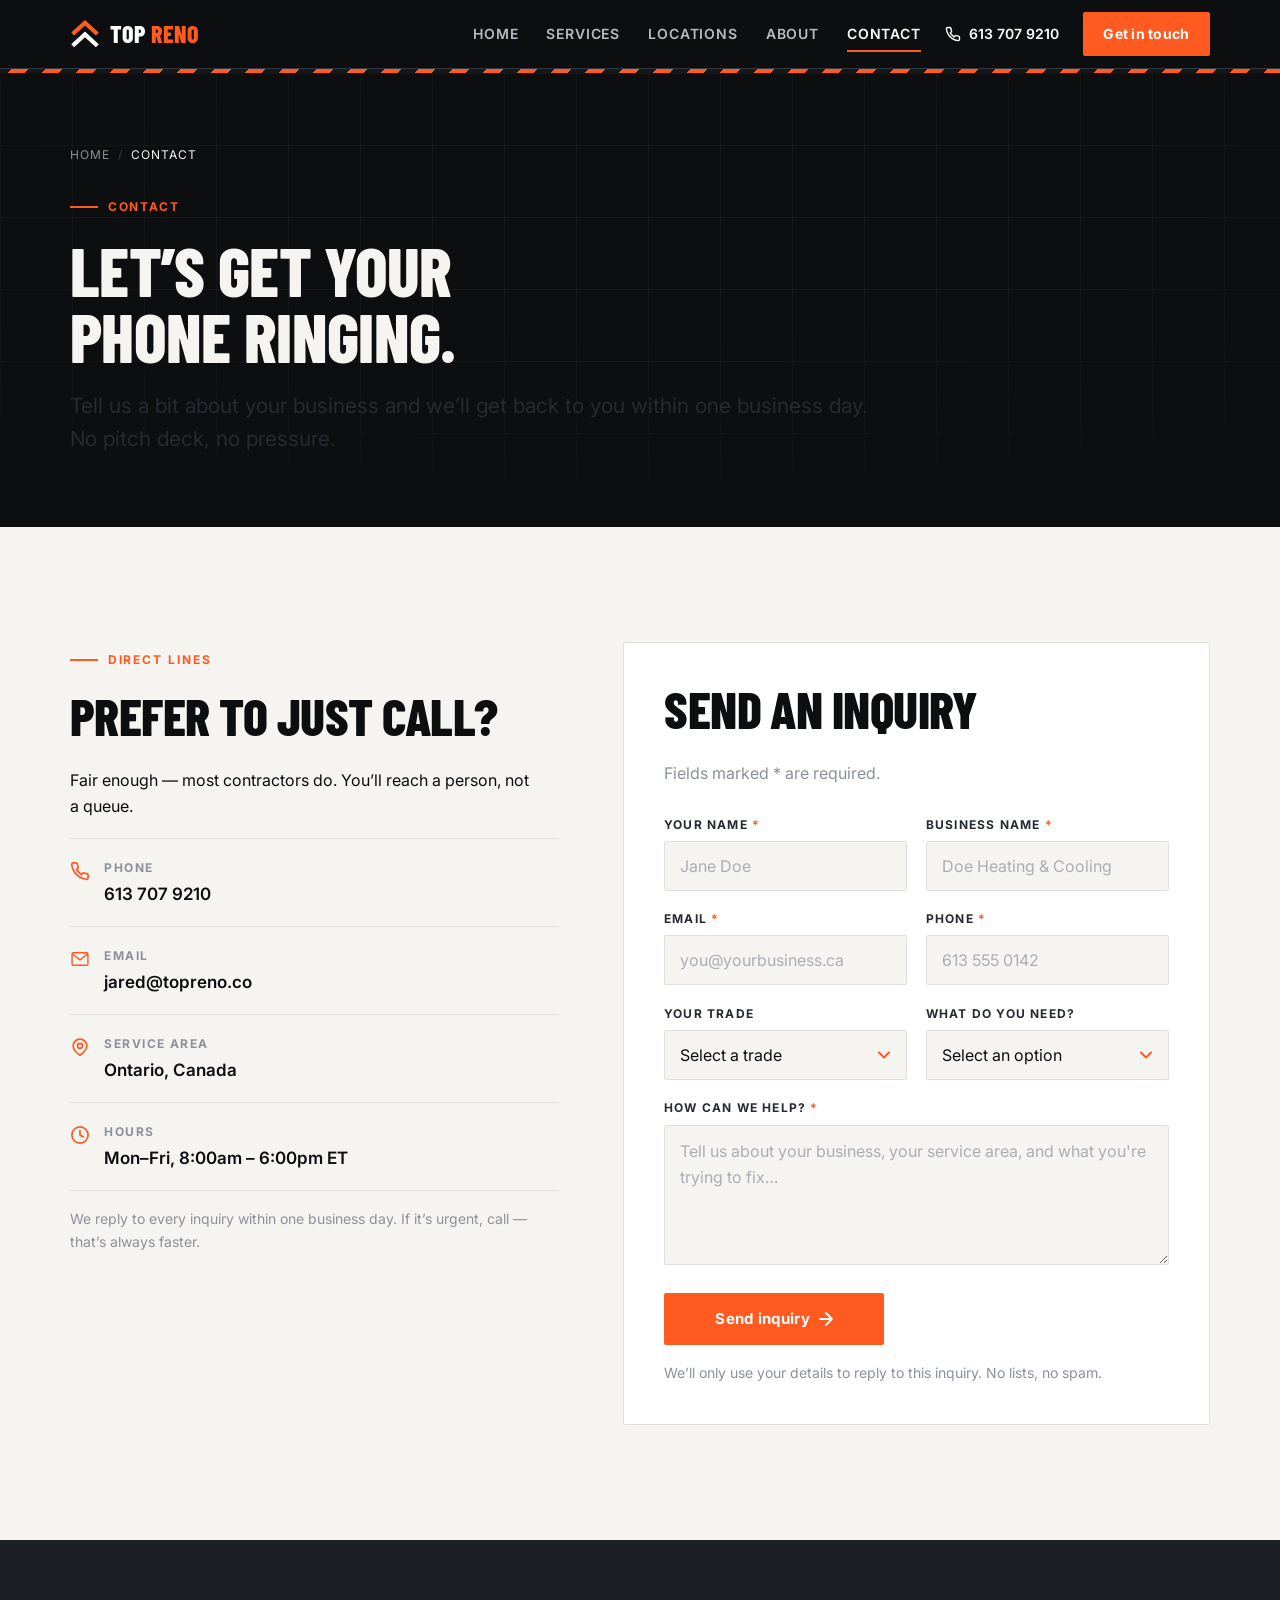
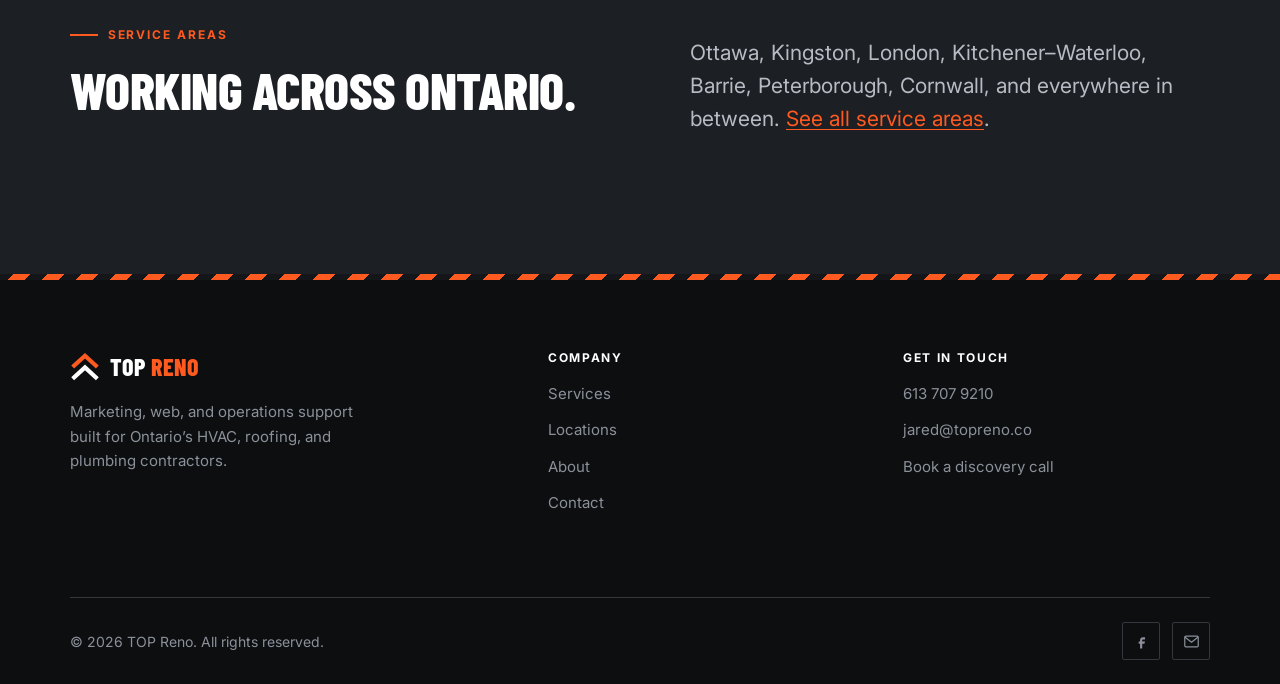
==== contact/index.html @ 1894a1df "Rebuild topreno.co as a static site Replaces the Duda-hosted site with dependency-free HTML/CSS/JS t" ====
<!DOCTYPE html>
<html lang="en-CA">
<head>
<meta charset="utf-8">
<meta name="viewport" content="width=device-width, initial-scale=1">

<title>Contact TOP Reno &mdash; Book a Free Discovery Call | Ontario</title>
<meta name="description" content="Get in touch with TOP Reno. Call 613 707 9210, email jared@topreno.co, or send an inquiry and we'll respond within one business day.">
<link rel="canonical" href="https://www.topreno.co/contact/">
<meta name="robots" content="index, follow, max-image-preview:large, max-snippet:-1">

<meta property="og:type" content="website">
<meta property="og:site_name" content="TOP Reno">
<meta property="og:locale" content="en_CA">
<meta property="og:title" content="Contact TOP Reno — Book a Free Discovery Call">
<meta property="og:description" content="Call 613 707 9210, email jared@topreno.co, or send an inquiry. We respond within one business day.">
<meta property="og:url" content="https://www.topreno.co/contact/">
<meta property="og:image" content="https://www.topreno.co/assets/img/og-image.png">
<meta property="og:image:width" content="1200">
<meta property="og:image:height" content="630">
<meta name="twitter:card" content="summary_large_image">
<meta name="twitter:image" content="https://www.topreno.co/assets/img/og-image.png">

<meta name="theme-color" content="#0D0E10">
<link rel="icon" href="../assets/img/favicon.svg" type="image/svg+xml">
<link rel="icon" href="../assets/img/favicon-32.png" sizes="32x32" type="image/png">
<link rel="apple-touch-icon" href="../assets/img/apple-touch-icon.png">
<link rel="manifest" href="../site.webmanifest">

<link rel="preconnect" href="https://fonts.googleapis.com">
<link rel="preconnect" href="https://fonts.gstatic.com" crossorigin>
<link rel="stylesheet" href="https://fonts.googleapis.com/css2?family=Barlow+Condensed:wght@600;700;800&family=Inter:wght@400;500;600;700&display=swap">
<link rel="stylesheet" href="../assets/css/style.css">
<script src="../assets/js/main.js" defer></script>

<script type="application/ld+json">
{
  "@context": "https://schema.org",
  "@graph": [
    {
      "@type": "BreadcrumbList",
      "itemListElement": [
        { "@type": "ListItem", "position": 1, "name": "Home", "item": "https://www.topreno.co/" },
        { "@type": "ListItem", "position": 2, "name": "Contact", "item": "https://www.topreno.co/contact/" }
      ]
    },
    {
      "@type": "ContactPage",
      "url": "https://www.topreno.co/contact/",
      "name": "Contact TOP Reno",
      "mainEntity": {
        "@type": "ProfessionalService",
        "name": "TOP Reno",
        "email": "jared@topreno.co",
        "telephone": "+1-613-707-9210",
        "url": "https://www.topreno.co/",
        "address": { "@type": "PostalAddress", "addressRegion": "ON", "addressCountry": "CA" },
        "areaServed": { "@type": "State", "name": "Ontario" },
        "sameAs": ["https://www.facebook.com/share/9Qxds2Kxn3eTgKLA/"],
        "openingHoursSpecification": {
          "@type": "OpeningHoursSpecification",
          "dayOfWeek": ["Monday", "Tuesday", "Wednesday", "Thursday", "Friday"],
          "opens": "08:00",
          "closes": "18:00"
        }
      }
    }
  ]
}
</script>
</head>
<body>

<a class="skip-link" href="#main">Skip to main content</a>

<header class="site-header">
  <div class="wrap">
    <a class="logo" href="../" aria-label="TOP Reno — home">
      <svg class="logo-mark" viewBox="0 0 32 32" fill="none" aria-hidden="true" focusable="false">
        <path d="M4.5 14.5 L16 4 L27.5 14.5" stroke="#FF5A1F" stroke-width="4.5" stroke-linecap="square"/>
        <path d="M4.5 27 L16 16.5 L27.5 27" stroke="currentColor" stroke-width="4.5" stroke-linecap="square"/>
      </svg>
      <span class="logo-text">Top<span>&nbsp;Reno</span></span>
    </a>

    <button class="nav-toggle" type="button" aria-expanded="false" aria-controls="site-nav" aria-label="Open menu">
      <span></span><span></span><span></span>
    </button>

    <nav class="site-nav" id="site-nav" aria-label="Main">
      <ul>
        <li><a href="../">Home</a></li>
        <li><a href="../services/">Services</a></li>
        <li><a href="../locations/">Locations</a></li>
        <li><a href="../about/">About</a></li>
        <li><a href="../contact/" aria-current="page">Contact</a></li>
      </ul>
      <div class="nav-cta"><a class="btn btn-primary" href="../contact/">Get in touch</a></div>
      <a class="nav-phone" href="tel:+16137079210">
        <svg width="16" height="16" viewBox="0 0 16 16" fill="none" aria-hidden="true"><path d="M14.5 11.3v2a1.3 1.3 0 0 1-1.5 1.3 13 13 0 0 1-5.6-2 12.8 12.8 0 0 1-4-4 13 13 0 0 1-2-5.6A1.3 1.3 0 0 1 2.7 1.5h2a1.3 1.3 0 0 1 1.3 1.2c.1.6.2 1.3.5 1.9a1.3 1.3 0 0 1-.3 1.4l-.9.8a10.7 10.7 0 0 0 4 4l.8-.9a1.3 1.3 0 0 1 1.4-.3c.6.3 1.2.4 1.9.5a1.3 1.3 0 0 1 1.1 1.2Z" stroke="currentColor" stroke-width="1.4" stroke-linecap="round" stroke-linejoin="round"/></svg>
        613 707 9210
      </a>
    </nav>
  </div>
</header>
<div class="stripe stripe-thin" aria-hidden="true"></div>

<main id="main">

  <section class="page-hero grid-bg">
    <div class="wrap">
      <nav class="breadcrumbs" aria-label="Breadcrumb">
        <ol>
          <li><a href="../">Home</a></li>
          <li><span aria-current="page">Contact</span></li>
        </ol>
      </nav>
      <p class="eyebrow reveal">Contact</p>
      <h1 class="reveal">Let&rsquo;s get your phone ringing.</h1>
      <p class="lead reveal reveal-1">Tell us a bit about your business and we&rsquo;ll get back to you within one business day. No pitch deck, no pressure.</p>
    </div>
  </section>

  <section class="section">
    <div class="wrap">
      <div class="contact-layout">

        <!-- Details -->
        <div class="reveal">
          <p class="eyebrow">Direct lines</p>
          <h2>Prefer to just call?</h2>
          <p>Fair enough &mdash; most contractors do. You&rsquo;ll reach a person, not a queue.</p>

          <dl>
            <div class="contact-detail">
              <svg width="20" height="20" viewBox="0 0 16 16" fill="none" aria-hidden="true"><path d="M14.5 11.3v2a1.3 1.3 0 0 1-1.5 1.3 13 13 0 0 1-5.6-2 12.8 12.8 0 0 1-4-4 13 13 0 0 1-2-5.6A1.3 1.3 0 0 1 2.7 1.5h2a1.3 1.3 0 0 1 1.3 1.2c.1.6.2 1.3.5 1.9a1.3 1.3 0 0 1-.3 1.4l-.9.8a10.7 10.7 0 0 0 4 4l.8-.9a1.3 1.3 0 0 1 1.4-.3c.6.3 1.2.4 1.9.5a1.3 1.3 0 0 1 1.1 1.2Z" stroke="currentColor" stroke-width="1.4" stroke-linecap="round" stroke-linejoin="round"/></svg>
              <div>
                <dt>Phone</dt>
                <dd><a href="tel:+16137079210">613 707 9210</a></dd>
              </div>
            </div>

            <div class="contact-detail">
              <svg width="20" height="20" viewBox="0 0 24 24" fill="none" aria-hidden="true"><rect x="2.5" y="4.5" width="19" height="15" rx="1.5" stroke="currentColor" stroke-width="1.7"/><path d="m3 6 9 7 9-7" stroke="currentColor" stroke-width="1.7" stroke-linecap="round" stroke-linejoin="round"/></svg>
              <div>
                <dt>Email</dt>
                <dd><a href="mailto:jared@topreno.co">jared@topreno.co</a></dd>
              </div>
            </div>

            <div class="contact-detail">
              <svg width="20" height="20" viewBox="0 0 16 16" fill="none" aria-hidden="true"><path d="M8 14.5s5.5-3.2 5.5-7.4a5.5 5.5 0 0 0-11 0C2.5 11.3 8 14.5 8 14.5Z" stroke="currentColor" stroke-width="1.4" stroke-linejoin="round"/><circle cx="8" cy="7" r="2" stroke="currentColor" stroke-width="1.4"/></svg>
              <div>
                <dt>Service area</dt>
                <dd>Ontario, Canada</dd>
              </div>
            </div>

            <div class="contact-detail">
              <svg width="20" height="20" viewBox="0 0 16 16" fill="none" aria-hidden="true"><circle cx="8" cy="8" r="6.5" stroke="currentColor" stroke-width="1.4"/><path d="M8 4.5V8l2.5 1.5" stroke="currentColor" stroke-width="1.4" stroke-linecap="round" stroke-linejoin="round"/></svg>
              <div>
                <dt>Hours</dt>
                <dd>Mon&ndash;Fri, 8:00am &ndash; 6:00pm ET</dd>
              </div>
            </div>
          </dl>

          <p class="form-note">We reply to every inquiry within one business day. If it&rsquo;s urgent, call &mdash; that&rsquo;s always faster.</p>
        </div>

        <!-- Form -->
        <div class="reveal reveal-1">
          <!--
            Submissions are delivered by Formspree to jared@topreno.co.
            This action is the only place the endpoint appears — change it here
            if the form is ever moved or replaced.
          -->
          <form class="contact-form" id="contactForm" action="https://formspree.io/f/xaewonon" method="POST">
            <h2>Send an inquiry</h2>
            <p style="margin-bottom:1.75rem;color:var(--smoke)">Fields marked <span class="req">*</span> are required.</p>

            <div class="form-grid two">
              <div class="field">
                <label for="name">Your name <span class="req" aria-hidden="true">*</span></label>
                <input type="text" id="name" name="name" autocomplete="name" placeholder="Jane Doe" required>
              </div>
              <div class="field">
                <label for="business">Business name <span class="req" aria-hidden="true">*</span></label>
                <input type="text" id="business" name="business" autocomplete="organization" placeholder="Doe Heating &amp; Cooling" required>
              </div>
            </div>

            <div class="form-grid two" style="margin-top:1.15rem">
              <div class="field">
                <label for="email">Email <span class="req" aria-hidden="true">*</span></label>
                <input type="email" id="email" name="email" autocomplete="email" placeholder="you@yourbusiness.ca" required>
              </div>
              <div class="field">
                <label for="phone">Phone <span class="req" aria-hidden="true">*</span></label>
                <input type="tel" id="phone" name="phone" autocomplete="tel" placeholder="613 555 0142" required>
              </div>
            </div>

            <div class="form-grid two" style="margin-top:1.15rem">
              <div class="field">
                <label for="trade">Your trade</label>
                <select id="trade" name="trade">
                  <option value="" selected>Select a trade</option>
                  <option>HVAC / heating &amp; cooling</option>
                  <option>Roofing</option>
                  <option>Plumbing</option>
                  <option>Multiple trades</option>
                  <option>Other</option>
                </select>
              </div>
              <div class="field">
                <label for="interest">What do you need?</label>
                <select id="interest" name="interest">
                  <option value="" selected>Select an option</option>
                  <option>More quote-ready leads</option>
                  <option>A new website</option>
                  <option>Branding &amp; logo</option>
                  <option>Local search / Google Maps</option>
                  <option>Automation &amp; operations</option>
                  <option>Not sure yet</option>
                </select>
              </div>
            </div>

            <div class="form-grid" style="margin-top:1.15rem">
              <div class="field">
                <label for="message">How can we help? <span class="req" aria-hidden="true">*</span></label>
                <textarea id="message" name="message" placeholder="Tell us about your business, your service area, and what you're trying to fix…" required></textarea>
              </div>
            </div>

            <!-- Spam trap — hidden from people, tempting to bots -->
            <div class="hp" aria-hidden="true">
              <label for="_gotcha">Leave this field empty</label>
              <input type="text" id="_gotcha" name="_gotcha" tabindex="-1" autocomplete="off">
            </div>

            <!-- Subject line for the notification email -->
            <input type="hidden" name="_subject" value="New inquiry from topreno.co">

            <div class="form-footer">
              <button type="submit" class="btn btn-primary btn-submit">
                Send inquiry
                <svg width="14" height="14" viewBox="0 0 14 14" fill="none" aria-hidden="true"><path d="M1 7h12M7 1l6 6-6 6" stroke="currentColor" stroke-width="1.8" stroke-linecap="round" stroke-linejoin="round"/></svg>
              </button>

              <div class="form-msg ok" id="formOk" role="status" tabindex="-1">
                <svg width="17" height="17" viewBox="0 0 16 16" fill="none" aria-hidden="true"><circle cx="8" cy="8" r="7" stroke="currentColor" stroke-width="1.6"/><path d="m5 8 2 2 4-4" stroke="currentColor" stroke-width="1.8" stroke-linecap="round" stroke-linejoin="round"/></svg>
                <span>Thank you for contacting us. We&rsquo;ll get back to you as soon as possible &mdash; usually within one business day.</span>
              </div>

              <div class="form-msg err" id="formErr" role="alert">
                <svg width="17" height="17" viewBox="0 0 16 16" fill="none" aria-hidden="true"><circle cx="8" cy="8" r="7" stroke="currentColor" stroke-width="1.6"/><path d="M8 4.5v4M8 11.2v.1" stroke="currentColor" stroke-width="1.8" stroke-linecap="round"/></svg>
                <span>Something went wrong sending your message. Please call <a href="tel:+16137079210">613 707 9210</a> or email <a href="mailto:jared@topreno.co">jared@topreno.co</a> directly.</span>
              </div>

              <p class="form-note">We&rsquo;ll only use your details to reply to this inquiry. No lists, no spam.</p>
            </div>
          </form>
        </div>

      </div>
    </div>
  </section>

  <section class="section-sm steel">
    <div class="wrap">
      <div class="head-split">
        <div>
          <p class="eyebrow reveal">Service areas</p>
          <h2 class="reveal">Working across Ontario.</h2>
        </div>
        <p class="lead reveal reveal-1">Ottawa, Kingston, London, Kitchener&ndash;Waterloo, Barrie, Peterborough, Cornwall, and everywhere in between. <a href="../locations/" style="color:var(--orange)">See all service areas</a>.</p>
      </div>
    </div>
  </section>

</main>

<footer class="site-footer">
  <div class="stripe" aria-hidden="true"></div>
  <div class="wrap">
    <div class="footer-top">
      <div class="footer-brand">
        <a class="logo" href="../" aria-label="TOP Reno — home">
          <svg class="logo-mark" viewBox="0 0 32 32" fill="none" aria-hidden="true" focusable="false">
            <path d="M4.5 14.5 L16 4 L27.5 14.5" stroke="#FF5A1F" stroke-width="4.5" stroke-linecap="square"/>
            <path d="M4.5 27 L16 16.5 L27.5 27" stroke="currentColor" stroke-width="4.5" stroke-linecap="square"/>
          </svg>
          <span class="logo-text">Top<span>&nbsp;Reno</span></span>
        </a>
        <p>Marketing, web, and operations support built for Ontario&rsquo;s HVAC, roofing, and plumbing contractors.</p>
      </div>

      <div class="footer-col">
        <h4>Company</h4>
        <ul>
          <li><a href="../services/">Services</a></li>
          <li><a href="../locations/">Locations</a></li>
          <li><a href="../about/">About</a></li>
          <li><a href="../contact/">Contact</a></li>
        </ul>
      </div>

      <div class="footer-col">
        <h4>Get in touch</h4>
        <ul>
          <li><a href="tel:+16137079210">613 707 9210</a></li>
          <li><a href="mailto:jared@topreno.co">jared@topreno.co</a></li>
          <li><a href="../contact/">Book a discovery call</a></li>
        </ul>
      </div>
    </div>

    <div class="footer-bottom">
      <span>&copy; <span id="year">2026</span> TOP Reno. All rights reserved.</span>
      <div class="footer-social">
        <a href="https://www.facebook.com/share/9Qxds2Kxn3eTgKLA/" target="_blank" rel="noopener noreferrer" aria-label="TOP Reno on Facebook">
          <svg width="17" height="17" viewBox="0 0 24 24" fill="currentColor" aria-hidden="true"><path d="M14 9h3V6h-3c-2.2 0-4 1.8-4 4v2H8v3h2v7h3v-7h3l1-3h-4v-2c0-.6.4-1 1-1Z"/></svg>
        </a>
        <a href="mailto:jared@topreno.co" aria-label="Email TOP Reno">
          <svg width="17" height="17" viewBox="0 0 24 24" fill="none" aria-hidden="true"><rect x="2.5" y="4.5" width="19" height="15" rx="1.5" stroke="currentColor" stroke-width="1.7"/><path d="m3 6 9 7 9-7" stroke="currentColor" stroke-width="1.7" stroke-linecap="round" stroke-linejoin="round"/></svg>
        </a>
      </div>
    </div>
  </div>
</footer>

<script>document.getElementById('year').textContent = new Date().getFullYear();</script>
</body>
</html>
---- assets/css/style.css ----
/* ==========================================================================
   TOP Reno — Design System
   Bold industrial: charcoal + safety orange, condensed display type.
   Mobile-first. No frameworks, no build step.
   ========================================================================== */

/* --- Tokens ------------------------------------------------------------- */
:root {
  /* Surfaces */
  --ink:        #0D0E10;
  --ink-2:      #141619;
  --steel:      #1C1F24;
  --steel-2:    #262A31;
  --line:       #33383F;
  --line-soft:  #E2E0DB;

  /* Text */
  --smoke:      #8B919A;
  --smoke-2:    #B7BCC4;
  --paper:      #F5F4F1;
  --paper-2:    #E9E7E2;
  --white:      #FFFFFF;

  /* Brand */
  --orange:     #FF5A1F;
  --orange-d:   #E4460D;
  --orange-t:   rgba(255, 90, 31, 0.12);
  --amber:      #FFB800;
  --green:      #22C55E;
  --red:        #EF4444;

  /* Type */
  --font-display: 'Barlow Condensed', 'Arial Narrow', Impact, sans-serif;
  --font-body:    'Inter', -apple-system, BlinkMacSystemFont, 'Segoe UI', Roboto, sans-serif;

  /* Fluid scale */
  --fs-hero:  clamp(2.75rem, 9vw, 6rem);
  --fs-h1:    clamp(2.25rem, 6.5vw, 4.25rem);
  --fs-h2:    clamp(1.875rem, 4.6vw, 3.25rem);
  --fs-h3:    clamp(1.375rem, 2.6vw, 1.875rem);
  --fs-h4:    clamp(1.125rem, 1.9vw, 1.375rem);
  --fs-body:  clamp(1rem, 1.15vw, 1.0625rem);
  --fs-lead:  clamp(1.0625rem, 1.7vw, 1.3125rem);
  --fs-small: 0.875rem;
  --fs-micro: 0.75rem;

  /* Layout */
  --wrap:     1220px;
  --wrap-narrow: 820px;
  --gutter:   clamp(1.25rem, 4vw, 2.5rem);
  --section:  clamp(4rem, 9vw, 7.5rem);

  /* Motion */
  --ease: cubic-bezier(0.22, 1, 0.36, 1);
  --dur:  0.5s;

  --header-h: 68px;
}

/* --- Reset -------------------------------------------------------------- */
*, *::before, *::after { box-sizing: border-box; }

html {
  -webkit-text-size-adjust: 100%;
  scroll-behavior: smooth;
  scroll-padding-top: calc(var(--header-h) + 16px);
}

body {
  margin: 0;
  font-family: var(--font-body);
  font-size: var(--fs-body);
  line-height: 1.65;
  color: var(--ink);
  background: var(--paper);
  -webkit-font-smoothing: antialiased;
  -moz-osx-font-smoothing: grayscale;
  overflow-x: hidden;
}

body.nav-open { overflow: hidden; }

img, svg, video { max-width: 100%; height: auto; display: block; }

h1, h2, h3, h4 {
  font-family: var(--font-display);
  font-weight: 800;
  line-height: 0.98;
  letter-spacing: -0.01em;
  text-transform: uppercase;
  margin: 0 0 0.5em;
  text-wrap: balance;
}

h1 { font-size: var(--fs-h1); }
h2 { font-size: var(--fs-h2); }
h3 { font-size: var(--fs-h3); }
h4 { font-size: var(--fs-h4); letter-spacing: 0.01em; }

p { margin: 0 0 1.15em; text-wrap: pretty; }
p:last-child { margin-bottom: 0; }

a { color: inherit; text-decoration-thickness: 1px; text-underline-offset: 3px; }

ul, ol { margin: 0 0 1.15em; padding-left: 1.25em; }
li { margin-bottom: 0.4em; }

strong { font-weight: 700; }

:focus-visible {
  outline: 3px solid var(--orange);
  outline-offset: 3px;
  border-radius: 2px;
}

/* --- Layout helpers ----------------------------------------------------- */
.wrap {
  width: 100%;
  max-width: var(--wrap);
  margin-inline: auto;
  padding-inline: var(--gutter);
}

.wrap-narrow { max-width: var(--wrap-narrow); }

.section { padding-block: var(--section); }
.section-sm { padding-block: clamp(3rem, 6vw, 5rem); }

.dark { background: var(--ink); color: var(--paper); }
.dark h1, .dark h2, .dark h3, .dark h4 { color: var(--white); }
.steel { background: var(--steel); color: var(--paper); }
.steel h2, .steel h3 { color: var(--white); }

.skip-link {
  position: absolute;
  left: -9999px;
  top: 0;
  z-index: 999;
  background: var(--orange);
  color: var(--white);
  padding: 0.75rem 1.25rem;
  font-weight: 700;
}
.skip-link:focus { left: 0; }

/* --- Motifs ------------------------------------------------------------- */
/* Hazard stripe — the recurring industrial accent */
.stripe {
  height: 6px;
  background: repeating-linear-gradient(
    -45deg,
    var(--orange) 0 12px,
    transparent 12px 24px
  );
  background-color: var(--ink-2);
}
.stripe-thin { height: 4px; }

/* Blueprint grid backdrop */
.grid-bg { position: relative; overflow: hidden; isolation: isolate; }
.grid-bg::before {
  content: '';
  position: absolute;
  inset: 0;
  z-index: -1;
  background-image:
    linear-gradient(to right, rgba(255,255,255,0.045) 1px, transparent 1px),
    linear-gradient(to bottom, rgba(255,255,255,0.045) 1px, transparent 1px);
  background-size: 72px 72px;
  mask-image: radial-gradient(ellipse 90% 70% at 50% 30%, #000 35%, transparent 100%);
  -webkit-mask-image: radial-gradient(ellipse 90% 70% at 50% 30%, #000 35%, transparent 100%);
}

/* Eyebrow label */
.eyebrow {
  display: inline-flex;
  align-items: center;
  gap: 0.6rem;
  font-family: var(--font-body);
  font-size: var(--fs-micro);
  font-weight: 700;
  letter-spacing: 0.16em;
  text-transform: uppercase;
  color: var(--orange);
  margin-bottom: 1.25rem;
}
.eyebrow::before {
  content: '';
  width: 28px;
  height: 2px;
  background: var(--orange);
  flex: none;
}
.eyebrow-plain { color: var(--smoke); }
.eyebrow-plain::before { background: var(--smoke); }

.lead {
  font-size: var(--fs-lead);
  line-height: 1.55;
  color: var(--steel-2);
  max-width: 62ch;
}
.dark .lead, .steel .lead { color: var(--smoke-2); }

.accent { color: var(--orange); }

/* --- Buttons ------------------------------------------------------------ */
.btn {
  display: inline-flex;
  align-items: center;
  justify-content: center;
  gap: 0.55rem;
  min-height: 52px;
  padding: 0.9rem 1.6rem;
  font-family: var(--font-body);
  font-size: 0.9375rem;
  font-weight: 700;
  letter-spacing: 0.02em;
  text-decoration: none;
  border: 2px solid transparent;
  border-radius: 2px;
  cursor: pointer;
  transition: background-color 0.2s var(--ease), color 0.2s var(--ease),
              border-color 0.2s var(--ease), transform 0.2s var(--ease);
}
.btn svg { flex: none; transition: transform 0.25s var(--ease); }
.btn:hover svg { transform: translateX(4px); }

.btn-primary {
  background: var(--orange);
  color: var(--white);
  border-color: var(--orange);
}
.btn-primary:hover { background: var(--orange-d); border-color: var(--orange-d); }

.btn-ghost {
  background: transparent;
  color: var(--white);
  border-color: rgba(255,255,255,0.28);
}
.btn-ghost:hover { border-color: var(--white); background: rgba(255,255,255,0.06); }

.btn-dark {
  background: var(--ink);
  color: var(--white);
  border-color: var(--ink);
}
.btn-dark:hover { background: var(--steel-2); border-color: var(--steel-2); }

.btn-outline {
  background: transparent;
  color: var(--ink);
  border-color: var(--ink);
}
.btn-outline:hover { background: var(--ink); color: var(--white); }

.btn-row {
  display: flex;
  flex-wrap: wrap;
  gap: 0.875rem;
  margin-top: 2rem;
}

.arrow-link {
  display: inline-flex;
  align-items: center;
  gap: 0.5rem;
  font-weight: 700;
  font-size: 0.9375rem;
  color: var(--orange);
  text-decoration: none;
  letter-spacing: 0.01em;
}
.arrow-link svg { transition: transform 0.25s var(--ease); }
.arrow-link:hover svg { transform: translateX(4px); }
.arrow-link:hover { text-decoration: underline; }

/* --- Header ------------------------------------------------------------- */
.site-header {
  position: sticky;
  top: 0;
  z-index: 100;
  background: var(--ink);
  border-bottom: 1px solid var(--line);
  transition: background-color 0.3s var(--ease);
}
.site-header .wrap {
  display: flex;
  align-items: center;
  justify-content: space-between;
  gap: 1rem;
  min-height: var(--header-h);
}

.logo {
  display: inline-flex;
  align-items: center;
  gap: 0.6rem;
  text-decoration: none;
  color: var(--white);
  flex: none;
}
.logo-mark { width: 30px; height: 30px; flex: none; }
.logo-text {
  font-family: var(--font-display);
  font-weight: 800;
  font-size: 1.5rem;
  letter-spacing: 0.01em;
  text-transform: uppercase;
  line-height: 1;
}
.logo-text span { color: var(--orange); }

.nav-toggle {
  display: inline-flex;
  flex-direction: column;
  justify-content: center;
  gap: 5px;
  width: 46px;
  height: 46px;
  padding: 0 10px;
  background: none;
  border: 1px solid var(--line);
  border-radius: 2px;
  cursor: pointer;
}
.nav-toggle span {
  display: block;
  height: 2px;
  width: 100%;
  background: var(--white);
  transition: transform 0.3s var(--ease), opacity 0.2s var(--ease);
}
.nav-open .nav-toggle span:nth-child(1) { transform: translateY(7px) rotate(45deg); }
.nav-open .nav-toggle span:nth-child(2) { opacity: 0; }
.nav-open .nav-toggle span:nth-child(3) { transform: translateY(-7px) rotate(-45deg); }

.site-nav {
  position: fixed;
  inset: var(--header-h) 0 0 0;
  background: var(--ink);
  padding: 1.5rem var(--gutter) 3rem;
  overflow-y: auto;
  transform: translateX(100%);
  visibility: hidden;
  transition: transform 0.35s var(--ease), visibility 0.35s;
}
.nav-open .site-nav { transform: translateX(0); visibility: visible; }

.site-nav ul {
  list-style: none;
  margin: 0 0 1.75rem;
  padding: 0;
}
.site-nav li { margin: 0; border-bottom: 1px solid var(--line); }
/* Scoped to `ul` so the drawer styles don't leak onto .nav-cta / .nav-phone,
   which sit outside the list and carry their own display rules. */
.site-nav ul a {
  display: block;
  padding: 1rem 0;
  font-family: var(--font-display);
  font-size: 1.5rem;
  font-weight: 700;
  text-transform: uppercase;
  letter-spacing: 0.01em;
  color: var(--paper);
  text-decoration: none;
}
.site-nav ul a:hover, .site-nav ul a[aria-current="page"] { color: var(--orange); }

.nav-cta { display: block; }
.nav-phone {
  display: flex;
  align-items: center;
  gap: 0.5rem;
  margin-top: 1.25rem;
  color: var(--smoke-2);
  text-decoration: none;
  font-weight: 600;
  font-size: 0.9375rem;
}
.nav-phone:hover { color: var(--orange); }

@media (min-width: 900px) {
  .nav-toggle { display: none; }
  .site-nav {
    position: static;
    inset: auto;
    display: flex;
    align-items: center;
    gap: 1.5rem;
    padding: 0;
    overflow: visible;
    transform: none;
    visibility: visible;
    background: none;
  }
  .site-nav ul {
    display: flex;
    align-items: center;
    gap: 1.75rem;
    margin: 0;
  }
  .site-nav li { border: none; }
  .site-nav ul a {
    padding: 0;
    font-family: var(--font-body);
    font-size: 0.875rem;
    font-weight: 600;
    letter-spacing: 0.06em;
    color: var(--smoke-2);
    position: relative;
  }
  .site-nav ul a::after {
    content: '';
    position: absolute;
    left: 0; right: 0; bottom: -6px;
    height: 2px;
    background: var(--orange);
    transform: scaleX(0);
    transform-origin: left;
    transition: transform 0.25s var(--ease);
  }
  .site-nav ul a:hover::after,
  .site-nav ul a[aria-current="page"]::after { transform: scaleX(1); }
  .site-nav ul a:hover, .site-nav ul a[aria-current="page"] { color: var(--white); }
  .nav-cta { order: 2; }
  .nav-cta .btn { min-height: 42px; padding: 0.55rem 1.15rem; font-size: 0.875rem; }
  .nav-phone {
    order: 1;
    margin-top: 0;
    font-size: 0.875rem;
    white-space: nowrap;
    color: var(--white);
  }
}

/* --- Hero --------------------------------------------------------------- */
.hero {
  background: var(--ink);
  color: var(--paper);
  padding-block: clamp(3.5rem, 10vw, 7rem) clamp(3.5rem, 8vw, 6rem);
  position: relative;
}
.hero h1 {
  font-size: var(--fs-hero);
  max-width: 15ch;
  margin-bottom: 1.5rem;
}
.hero .lead { max-width: 54ch; }

.hero-meta {
  display: flex;
  flex-wrap: wrap;
  gap: 0.5rem 1.5rem;
  margin-top: 2.5rem;
  padding-top: 1.75rem;
  border-top: 1px solid var(--line);
  font-size: var(--fs-small);
  color: var(--smoke);
}
.hero-meta span { display: inline-flex; align-items: center; gap: 0.5rem; }
.hero-meta svg { color: var(--orange); flex: none; }

/* Inner-page hero */
.page-hero {
  background: var(--ink);
  color: var(--paper);
  padding-block: clamp(2.5rem, 6vw, 4.5rem) clamp(2.75rem, 6vw, 4.5rem);
}
.page-hero h1 { max-width: 20ch; margin-bottom: 1.25rem; }

.breadcrumbs {
  font-size: var(--fs-micro);
  letter-spacing: 0.08em;
  text-transform: uppercase;
  color: var(--smoke);
  margin-bottom: 1.5rem;
}
.breadcrumbs ol {
  list-style: none;
  display: flex;
  flex-wrap: wrap;
  gap: 0.5rem;
  margin: 0;
  padding: 0;
}
.breadcrumbs li { margin: 0; display: flex; align-items: center; gap: 0.5rem; }
.breadcrumbs li:not(:last-child)::after { content: '/'; color: var(--line); }
.breadcrumbs a { color: var(--smoke); text-decoration: none; }
.breadcrumbs a:hover { color: var(--orange); }
.breadcrumbs [aria-current="page"] { color: var(--paper); }

/* --- Stat band ---------------------------------------------------------- */
.stat-band { background: var(--steel); color: var(--paper); }
.stat-grid {
  display: grid;
  grid-template-columns: repeat(2, 1fr);
  gap: 1px;
  background: var(--line);
  border: 1px solid var(--line);
}
.stat {
  background: var(--steel);
  padding: 1.75rem 1.25rem;
}
.stat-num {
  font-family: var(--font-display);
  font-size: clamp(2.5rem, 7vw, 3.75rem);
  font-weight: 800;
  line-height: 1;
  color: var(--orange);
  display: block;
  margin-bottom: 0.4rem;
}
.stat-label {
  font-size: var(--fs-small);
  color: var(--smoke-2);
  line-height: 1.45;
  margin: 0;
}
@media (min-width: 780px) {
  .stat-grid { grid-template-columns: repeat(4, 1fr); }
  .stat { padding: 2.25rem 1.5rem; }
}

/* --- Section headers ---------------------------------------------------- */
.section-head { margin-bottom: clamp(2.25rem, 5vw, 3.5rem); max-width: 65ch; }
.section-head.center { margin-inline: auto; text-align: center; }
.section-head.center .eyebrow { justify-content: center; }
.section-head.center .lead { margin-inline: auto; }

.head-split {
  display: grid;
  gap: 1.5rem;
  align-items: end;
  margin-bottom: clamp(2.25rem, 5vw, 3.5rem);
}
@media (min-width: 880px) {
  .head-split { grid-template-columns: 1.1fr 1fr; gap: 3rem; }
  .head-split .lead { margin-bottom: 0.4rem; }
}

/* --- Cards -------------------------------------------------------------- */
.card-grid {
  display: grid;
  gap: 1.25rem;
  grid-template-columns: 1fr;
}
@media (min-width: 720px) { .card-grid.cols-2 { grid-template-columns: repeat(2, 1fr); } }
@media (min-width: 900px) { .card-grid.cols-3 { grid-template-columns: repeat(3, 1fr); } }
@media (min-width: 720px) { .card-grid.cols-4 { grid-template-columns: repeat(2, 1fr); } }
@media (min-width: 1000px) { .card-grid.cols-4 { grid-template-columns: repeat(4, 1fr); } }

.card {
  position: relative;
  background: var(--white);
  border: 1px solid var(--line-soft);
  border-radius: 2px;
  padding: clamp(1.5rem, 3vw, 2rem);
  overflow: hidden;
  transition: transform 0.3s var(--ease), box-shadow 0.3s var(--ease),
              border-color 0.3s var(--ease);
}
.card::before {
  content: '';
  position: absolute;
  top: 0; left: 0; right: 0;
  height: 3px;
  background: var(--orange);
  transform: scaleX(0);
  transform-origin: left;
  transition: transform 0.35s var(--ease);
}
.card:hover {
  transform: translateY(-4px);
  border-color: var(--ink);
  box-shadow: 0 14px 34px rgba(13, 14, 16, 0.1);
}
.card:hover::before { transform: scaleX(1); }
.card h3 { margin-bottom: 0.6rem; }
.card p { color: var(--steel-2); font-size: 0.9375rem; }

.card-num {
  font-family: var(--font-display);
  font-size: 0.875rem;
  font-weight: 700;
  letter-spacing: 0.14em;
  color: var(--orange);
  display: block;
  margin-bottom: 0.9rem;
}

.card-icon {
  width: 44px; height: 44px;
  display: grid; place-items: center;
  background: var(--orange-t);
  border-radius: 2px;
  color: var(--orange);
  margin-bottom: 1.1rem;
}

.card-list {
  list-style: none;
  padding: 0;
  margin: 1.25rem 0 0;
  border-top: 1px solid var(--line-soft);
  padding-top: 1rem;
}
.card-list li {
  display: flex;
  gap: 0.6rem;
  align-items: flex-start;
  font-size: 0.9375rem;
  margin-bottom: 0.6rem;
}
.card-list li:last-child { margin-bottom: 0; }
.card-list svg { flex: none; color: var(--orange); margin-top: 5px; }

/* Dark card variant */
.card-dark {
  background: var(--steel);
  border-color: var(--line);
  color: var(--paper);
}
.card-dark p { color: var(--smoke-2); }
.card-dark .card-list { border-top-color: var(--line); }
.card-dark:hover { border-color: var(--orange); box-shadow: none; }

/* --- Service detail blocks ---------------------------------------------- */
.svc-block {
  display: grid;
  gap: 2rem;
  padding-block: clamp(2.5rem, 5vw, 4rem);
  border-top: 1px solid var(--line-soft);
}
.svc-block:first-of-type { border-top: none; padding-top: 0; }
@media (min-width: 900px) {
  .svc-block { grid-template-columns: 0.85fr 1.15fr; gap: 3.5rem; }
}
.svc-block h2 { margin-bottom: 0.75rem; }
.svc-tag {
  font-family: var(--font-display);
  font-size: 3.5rem;
  font-weight: 800;
  line-height: 1;
  color: var(--paper-2);
  display: block;
  margin-bottom: 0.5rem;
}
.svc-items {
  display: grid;
  gap: 1px;
  background: var(--line-soft);
  border: 1px solid var(--line-soft);
}
@media (min-width: 620px) { .svc-items { grid-template-columns: repeat(2, 1fr); } }
.svc-item {
  background: var(--paper);
  padding: 1.5rem 1.35rem;
  transition: background-color 0.25s var(--ease);
}
.svc-item:hover { background: var(--white); }
.svc-item h3 {
  font-size: 1.125rem;
  margin-bottom: 0.4rem;
  display: flex;
  align-items: center;
  gap: 0.55rem;
}
.svc-item h3 svg { color: var(--orange); flex: none; }
.svc-item p { font-size: 0.9rem; color: var(--steel-2); margin: 0; }

/* --- Process ------------------------------------------------------------ */
.process {
  display: grid;
  gap: 1px;
  background: var(--line);
  border: 1px solid var(--line);
}
@media (min-width: 640px) { .process { grid-template-columns: repeat(2, 1fr); } }
@media (min-width: 1000px) { .process { grid-template-columns: repeat(4, 1fr); } }

.step {
  background: var(--ink);
  padding: clamp(1.5rem, 3vw, 2.25rem) 1.5rem;
  position: relative;
  overflow: hidden;
}
.step::after {
  content: '';
  position: absolute;
  left: 0; bottom: 0;
  width: 100%; height: 3px;
  background: var(--orange);
  transform: scaleX(0);
  transform-origin: left;
  transition: transform 0.4s var(--ease);
}
.step:hover::after { transform: scaleX(1); }
.step-num {
  font-family: var(--font-display);
  font-size: 3rem;
  font-weight: 800;
  line-height: 1;
  color: var(--line);
  display: block;
  margin-bottom: 0.75rem;
  transition: color 0.3s var(--ease);
}
.step:hover .step-num { color: var(--orange); }
.step h3 { color: var(--white); font-size: 1.25rem; margin-bottom: 0.5rem; }
.step p { color: var(--smoke); font-size: 0.9375rem; margin: 0; }

/* --- Value / feature rows ----------------------------------------------- */
.value-grid {
  display: grid;
  gap: 2rem 2.5rem;
  grid-template-columns: 1fr;
}
@media (min-width: 700px) { .value-grid { grid-template-columns: repeat(2, 1fr); } }

.value { display: flex; gap: 1rem; align-items: flex-start; }
.value-mark {
  flex: none;
  width: 40px; height: 40px;
  display: grid; place-items: center;
  border: 2px solid var(--orange);
  border-radius: 2px;
  color: var(--orange);
}
.value h3 { font-size: 1.25rem; margin-bottom: 0.35rem; }
.value p { font-size: 0.9375rem; margin: 0; color: var(--steel-2); }
.dark .value p, .steel .value p { color: var(--smoke); }

/* --- Location grid ------------------------------------------------------ */
.loc-grid {
  display: grid;
  gap: 1px;
  background: var(--line-soft);
  border: 1px solid var(--line-soft);
  grid-template-columns: 1fr;
}
@media (min-width: 560px) { .loc-grid { grid-template-columns: repeat(2, 1fr); } }
@media (min-width: 900px) { .loc-grid { grid-template-columns: repeat(3, 1fr); } }

.loc {
  background: var(--white);
  padding: 1.6rem 1.5rem;
  text-decoration: none;
  color: inherit;
  display: flex;
  flex-direction: column;
  gap: 0.35rem;
  transition: background-color 0.25s var(--ease);
  position: relative;
}
.loc:hover { background: var(--ink); color: var(--paper); }
.loc:hover .loc-sub { color: var(--smoke); }
.loc:hover .loc-name { color: var(--orange); }
.loc-name {
  font-family: var(--font-display);
  font-size: 1.5rem;
  font-weight: 800;
  text-transform: uppercase;
  line-height: 1;
  display: flex;
  align-items: center;
  justify-content: space-between;
  gap: 0.75rem;
  transition: color 0.25s var(--ease);
}
.loc-name svg { flex: none; opacity: 0; transform: translateX(-6px); transition: all 0.25s var(--ease); }
.loc:hover .loc-name svg { opacity: 1; transform: translateX(0); }
.loc-sub { font-size: var(--fs-small); color: var(--smoke); margin: 0; transition: color 0.25s var(--ease); }

/* --- Callout / quote ---------------------------------------------------- */
.callout {
  border-left: 4px solid var(--orange);
  padding: 0.35rem 0 0.35rem 1.5rem;
  margin-block: 2rem;
}
.callout p {
  font-family: var(--font-display);
  font-size: clamp(1.375rem, 3vw, 2rem);
  font-weight: 700;
  line-height: 1.15;
  text-transform: uppercase;
  margin: 0;
}

/* --- FAQ ---------------------------------------------------------------- */
.faq { border-top: 1px solid var(--line-soft); }
.faq details {
  border-bottom: 1px solid var(--line-soft);
}
.faq summary {
  display: flex;
  align-items: center;
  justify-content: space-between;
  gap: 1.5rem;
  padding: 1.35rem 0;
  cursor: pointer;
  list-style: none;
  font-family: var(--font-display);
  font-size: clamp(1.125rem, 2.2vw, 1.4rem);
  font-weight: 700;
  text-transform: uppercase;
  line-height: 1.15;
}
.faq summary::-webkit-details-marker { display: none; }
.faq summary::after {
  content: '';
  flex: none;
  width: 14px; height: 14px;
  border-right: 2px solid var(--orange);
  border-bottom: 2px solid var(--orange);
  transform: rotate(45deg) translateY(-3px);
  transition: transform 0.3s var(--ease);
}
.faq details[open] summary::after { transform: rotate(-135deg) translateY(-3px); }
.faq summary:hover { color: var(--orange); }
.faq-body { padding-bottom: 1.5rem; max-width: 70ch; }
.faq-body p { font-size: 0.9688rem; color: var(--steel-2); }

/* --- CTA band ----------------------------------------------------------- */
.cta-band {
  background: var(--ink);
  color: var(--paper);
  text-align: center;
}
.cta-band h2 { max-width: 18ch; margin-inline: auto; }
.cta-band .lead { margin-inline: auto; }
.cta-band .btn-row { justify-content: center; }

/* --- Contact / form ----------------------------------------------------- */
.contact-layout {
  display: grid;
  gap: clamp(2.5rem, 5vw, 4rem);
}
@media (min-width: 940px) {
  .contact-layout { grid-template-columns: 1fr 1.2fr; }
}

.contact-detail {
  display: flex;
  gap: 0.9rem;
  align-items: flex-start;
  padding: 1.15rem 0;
  border-bottom: 1px solid var(--line-soft);
}
.contact-detail:first-of-type { border-top: 1px solid var(--line-soft); }
.contact-detail svg { flex: none; color: var(--orange); margin-top: 3px; }
.contact-detail dt {
  font-size: var(--fs-micro);
  letter-spacing: 0.12em;
  text-transform: uppercase;
  color: var(--smoke);
  font-weight: 700;
  margin-bottom: 0.15rem;
}
.contact-detail dd {
  margin: 0;
  font-weight: 600;
  font-size: 1.0625rem;
}
.contact-detail dd a { text-decoration: none; }
.contact-detail dd a:hover { color: var(--orange); text-decoration: underline; }

.contact-form {
  background: var(--white);
  border: 1px solid var(--line-soft);
  border-radius: 2px;
  padding: clamp(1.5rem, 3.5vw, 2.5rem);
}

.form-grid { display: grid; gap: 1.15rem; }
@media (min-width: 620px) { .form-grid.two { grid-template-columns: repeat(2, 1fr); } }

.field { display: flex; flex-direction: column; gap: 0.4rem; }
.field label {
  font-size: var(--fs-micro);
  font-weight: 700;
  letter-spacing: 0.1em;
  text-transform: uppercase;
  color: var(--steel-2);
}
.field .req { color: var(--orange); }

.field input,
.field select,
.field textarea {
  width: 100%;
  font-family: var(--font-body);
  font-size: 1rem;
  color: var(--ink);
  background: var(--paper);
  border: 1px solid var(--line-soft);
  border-radius: 2px;
  padding: 0.85rem 0.95rem;
  min-height: 50px;
  transition: border-color 0.2s var(--ease), background-color 0.2s var(--ease);
}
.field textarea { min-height: 140px; resize: vertical; line-height: 1.6; }
.field select { appearance: none; cursor: pointer;
  background-image: url("data:image/svg+xml,%3Csvg xmlns='http://www.w3.org/2000/svg' width='12' height='8' viewBox='0 0 12 8' fill='none'%3E%3Cpath d='M1 1.5L6 6.5L11 1.5' stroke='%23FF5A1F' stroke-width='2' stroke-linecap='round' stroke-linejoin='round'/%3E%3C/svg%3E");
  background-repeat: no-repeat;
  background-position: right 1rem center;
  padding-right: 2.5rem;
}
.field input:focus, .field select:focus, .field textarea:focus {
  background: var(--white);
  border-color: var(--orange);
  outline: none;
  box-shadow: 0 0 0 3px var(--orange-t);
}
.field input::placeholder, .field textarea::placeholder { color: #A9AEB5; }

/* Honeypot — hidden from humans, visible to naive bots */
.hp {
  position: absolute !important;
  left: -9999px !important;
  width: 1px; height: 1px;
  overflow: hidden;
}

.form-footer { margin-top: 1.75rem; }
.form-note {
  font-size: var(--fs-small);
  color: var(--smoke);
  margin: 1rem 0 0;
}
.btn-submit { width: 100%; }
@media (min-width: 620px) { .btn-submit { width: auto; min-width: 220px; } }

.form-msg {
  display: none;
  align-items: flex-start;
  gap: 0.6rem;
  margin-top: 1.25rem;
  padding: 0.9rem 1rem;
  border-radius: 2px;
  font-size: 0.9375rem;
  font-weight: 600;
  line-height: 1.5;
}
.form-msg svg { flex: none; margin-top: 3px; }
.form-msg.show { display: flex; }
.form-msg.ok { background: rgba(34, 197, 94, 0.1); color: #15803D; border: 1px solid rgba(34, 197, 94, 0.35); }
.form-msg.err { background: rgba(239, 68, 68, 0.08); color: #B91C1C; border: 1px solid rgba(239, 68, 68, 0.3); }

/* --- Footer ------------------------------------------------------------- */
.site-footer { background: var(--ink); color: var(--smoke); }
.footer-top {
  display: grid;
  gap: 2.5rem;
  padding-block: clamp(3rem, 6vw, 4.5rem);
}
@media (min-width: 780px) {
  .footer-top { grid-template-columns: 1.4fr 1fr 1fr; gap: 3rem; }
}
.footer-brand .logo { margin-bottom: 1.1rem; }
.footer-brand p { font-size: 0.9375rem; max-width: 38ch; }

.footer-col h4 {
  font-family: var(--font-body);
  font-size: var(--fs-micro);
  font-weight: 700;
  letter-spacing: 0.14em;
  text-transform: uppercase;
  color: var(--white);
  margin-bottom: 1rem;
}
.footer-col ul { list-style: none; margin: 0; padding: 0; }
.footer-col li { margin-bottom: 0.6rem; }
.footer-col a {
  color: var(--smoke);
  text-decoration: none;
  font-size: 0.9375rem;
}
.footer-col a:hover { color: var(--orange); }

.footer-bottom {
  display: flex;
  flex-wrap: wrap;
  gap: 0.75rem 1.5rem;
  align-items: center;
  justify-content: space-between;
  padding-block: 1.5rem;
  border-top: 1px solid var(--line);
  font-size: var(--fs-small);
}
.footer-social { display: flex; gap: 0.75rem; }
.footer-social a {
  width: 38px; height: 38px;
  display: grid; place-items: center;
  border: 1px solid var(--line);
  border-radius: 2px;
  color: var(--smoke);
  transition: all 0.2s var(--ease);
}
.footer-social a:hover { border-color: var(--orange); color: var(--orange); }

/* --- Reveal animation --------------------------------------------------- */
.reveal {
  opacity: 0;
  transform: translateY(22px);
  transition: opacity 0.7s var(--ease), transform 0.7s var(--ease);
}
.reveal.in { opacity: 1; transform: none; }
.reveal-1 { transition-delay: 0.08s; }
.reveal-2 { transition-delay: 0.16s; }
.reveal-3 { transition-delay: 0.24s; }

@media (prefers-reduced-motion: reduce) {
  html { scroll-behavior: auto; }
  *, *::before, *::after {
    animation-duration: 0.001ms !important;
    transition-duration: 0.001ms !important;
  }
  .reveal { opacity: 1; transform: none; }
}

/* --- 404 ---------------------------------------------------------------- */
.err-page {
  min-height: 60vh;
  display: grid;
  place-items: center;
  text-align: center;
  background: var(--ink);
  color: var(--paper);
  padding-block: 5rem;
}
.err-code {
  font-family: var(--font-display);
  font-size: clamp(5rem, 20vw, 11rem);
  font-weight: 800;
  line-height: 0.85;
  color: var(--orange);
  margin: 0 0 1rem;
}
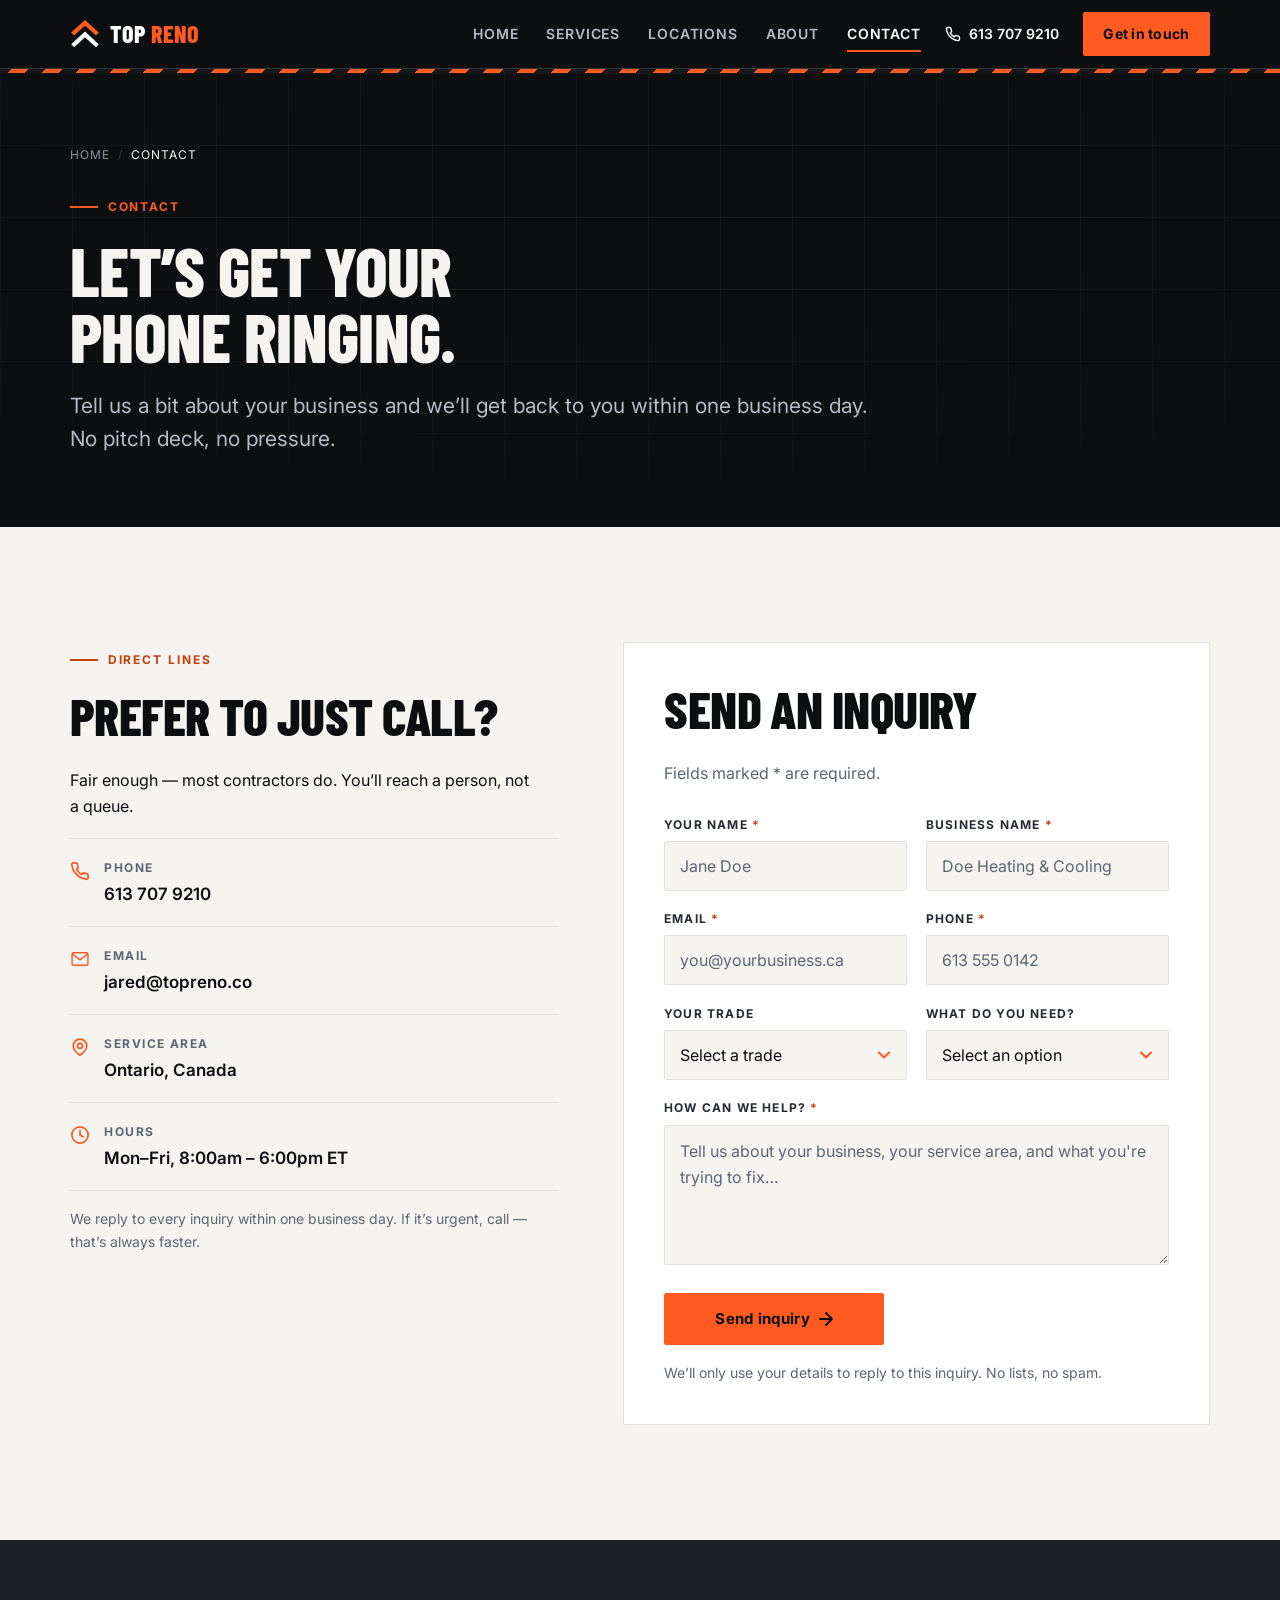
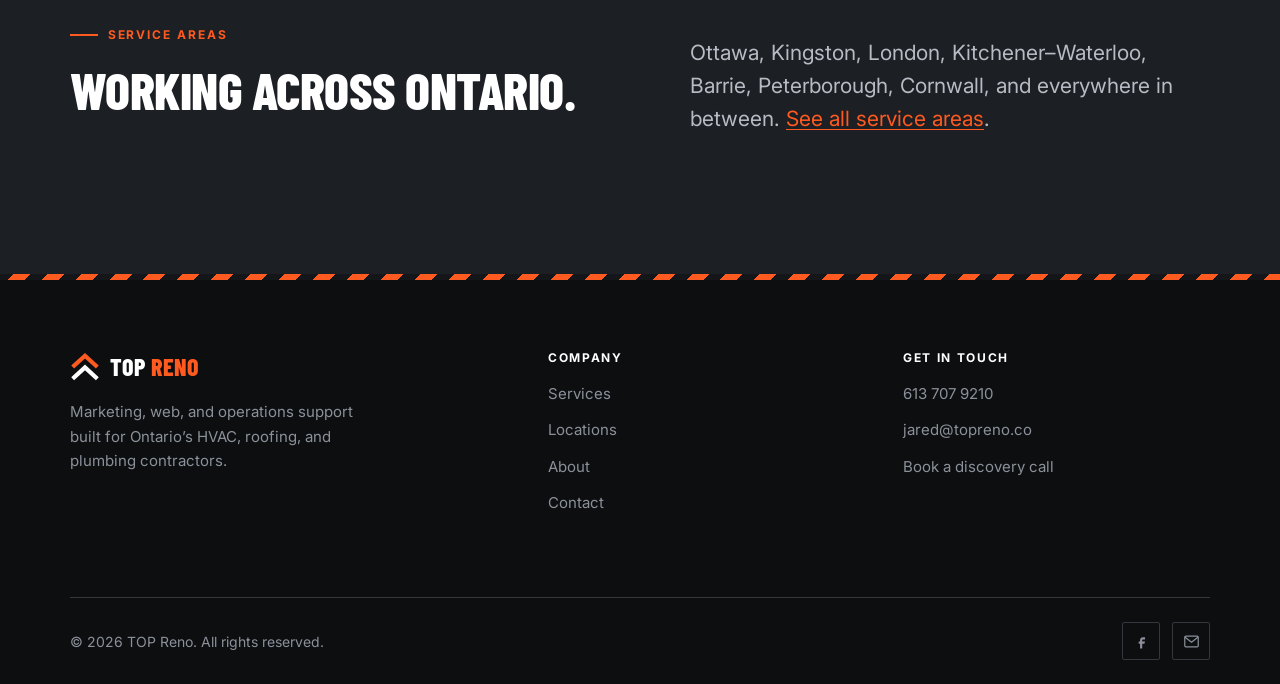
==== commit efd5665d: "Fix WCAG AA text contrast across the site Dark sections that painted their own background (.hero, .p" ====
--- a/contact/index.html
+++ b/contact/index.html
@@ -177,7 +177,7 @@
           -->
           <form class="contact-form" id="contactForm" action="https://formspree.io/f/xaewonon" method="POST">
             <h2>Send an inquiry</h2>
-            <p style="margin-bottom:1.75rem;color:var(--smoke)">Fields marked <span class="req">*</span> are required.</p>
+            <p style="margin-bottom:1.75rem;color:var(--muted-text)">Fields marked <span class="req">*</span> are required.</p>
 
             <div class="form-grid two">
               <div class="field">
@@ -275,7 +275,7 @@
           <p class="eyebrow reveal">Service areas</p>
           <h2 class="reveal">Working across Ontario.</h2>
         </div>
-        <p class="lead reveal reveal-1">Ottawa, Kingston, London, Kitchener&ndash;Waterloo, Barrie, Peterborough, Cornwall, and everywhere in between. <a href="../locations/" style="color:var(--orange)">See all service areas</a>.</p>
+        <p class="lead reveal reveal-1">Ottawa, Kingston, London, Kitchener&ndash;Waterloo, Barrie, Peterborough, Cornwall, and everywhere in between. <a href="../locations/" style="color:var(--accent-text)">See all service areas</a>.</p>
       </div>
     </div>
   </section>
--- a/assets/css/style.css
+++ b/assets/css/style.css
@@ -28,6 +28,21 @@
   --amber:      #FFB800;
   --green:      #22C55E;
   --red:        #EF4444;
+
+  /* Accessible text colours.
+     #FF5A1F only reaches 3.1:1 on light surfaces, so orange *text* on paper or
+     white uses --orange-ink instead. The brand orange is still used at full
+     strength for fills and for text on dark surfaces, where it clears 6:1. */
+  --orange-ink: #C2410C;  /* 4.7:1 on --paper, 5.2:1 on white */
+  --muted:      #5E6672;  /* secondary text on light surfaces, 5.3:1 */
+  --step-num:   #5A616B;  /* large numerals on --ink, 3.3:1 */
+  --index-num:  #8A867C;  /* large numerals on --paper, 3.3:1 */
+
+  /* Surface-aware roles. Dark sections re-point these below, so a component
+     never has to know which background it landed on. */
+  --accent-text: var(--orange-ink);
+  --lead-text:   var(--steel-2);
+  --muted-text:  var(--muted);
 
   /* Type */
   --font-display: 'Barlow Condensed', 'Arial Narrow', Impact, sans-serif;
@@ -108,7 +123,10 @@
 strong { font-weight: 700; }
 
 :focus-visible {
-  outline: 3px solid var(--orange);
+  /* --accent-text is inherited, so the ring darkens on light surfaces and stays
+     bright on dark ones — 4.7:1 and 6.2:1, both clearing the 3:1 minimum for
+     focus indicators. Plain --orange was only 2.8:1 on --paper. */
+  outline: 3px solid var(--accent-text);
   outline-offset: 3px;
   border-radius: 2px;
 }
@@ -131,13 +149,23 @@
 .steel { background: var(--steel); color: var(--paper); }
 .steel h2, .steel h3 { color: var(--white); }
 
+/* Every dark surface, whether it uses the .dark/.steel utilities or paints its
+   own background. Re-pointing the roles here is what keeps text legible — the
+   light-surface defaults are near-black and vanish on these. */
+.dark, .steel, .hero, .page-hero, .cta-band, .err-page,
+.stat-band, .process, .site-header, .site-footer, .card-dark, .faq {
+  --accent-text: var(--orange);
+  --lead-text:   var(--smoke-2);
+  --muted-text:  var(--smoke);
+}
+
 .skip-link {
   position: absolute;
   left: -9999px;
   top: 0;
   z-index: 999;
   background: var(--orange);
-  color: var(--white);
+  color: var(--ink);
   padding: 0.75rem 1.25rem;
   font-weight: 700;
 }
@@ -181,28 +209,27 @@
   font-weight: 700;
   letter-spacing: 0.16em;
   text-transform: uppercase;
-  color: var(--orange);
+  color: var(--accent-text);
   margin-bottom: 1.25rem;
 }
 .eyebrow::before {
   content: '';
   width: 28px;
   height: 2px;
-  background: var(--orange);
+  background: var(--accent-text);
   flex: none;
 }
-.eyebrow-plain { color: var(--smoke); }
-.eyebrow-plain::before { background: var(--smoke); }
+.eyebrow-plain { color: var(--muted-text); }
+.eyebrow-plain::before { background: var(--muted-text); }
 
 .lead {
   font-size: var(--fs-lead);
   line-height: 1.55;
-  color: var(--steel-2);
+  color: var(--lead-text);
   max-width: 62ch;
 }
-.dark .lead, .steel .lead { color: var(--smoke-2); }
-
-.accent { color: var(--orange); }
+
+.accent { color: var(--accent-text); }
 
 /* --- Buttons ------------------------------------------------------------ */
 .btn {
@@ -228,7 +255,7 @@
 
 .btn-primary {
   background: var(--orange);
-  color: var(--white);
+  color: var(--ink);   /* 6.2:1 on --orange; white would only be 3.1:1 */
   border-color: var(--orange);
 }
 .btn-primary:hover { background: var(--orange-d); border-color: var(--orange-d); }
@@ -267,7 +294,7 @@
   gap: 0.5rem;
   font-weight: 700;
   font-size: 0.9375rem;
-  color: var(--orange);
+  color: var(--accent-text);
   text-decoration: none;
   letter-spacing: 0.01em;
 }
@@ -579,14 +606,14 @@
 }
 .card:hover::before { transform: scaleX(1); }
 .card h3 { margin-bottom: 0.6rem; }
-.card p { color: var(--steel-2); font-size: 0.9375rem; }
+.card p { color: var(--lead-text); font-size: 0.9375rem; }
 
 .card-num {
   font-family: var(--font-display);
   font-size: 0.875rem;
   font-weight: 700;
   letter-spacing: 0.14em;
-  color: var(--orange);
+  color: var(--accent-text);
   display: block;
   margin-bottom: 0.9rem;
 }
@@ -615,7 +642,7 @@
   margin-bottom: 0.6rem;
 }
 .card-list li:last-child { margin-bottom: 0; }
-.card-list svg { flex: none; color: var(--orange); margin-top: 5px; }
+.card-list svg { flex: none; color: var(--accent-text); margin-top: 5px; }
 
 /* Dark card variant */
 .card-dark {
@@ -644,7 +671,7 @@
   font-size: 3.5rem;
   font-weight: 800;
   line-height: 1;
-  color: var(--paper-2);
+  color: var(--index-num);  /* 3.3:1 on --paper — reads as a section index, not a ghost */
   display: block;
   margin-bottom: 0.5rem;
 }
@@ -669,7 +696,7 @@
   gap: 0.55rem;
 }
 .svc-item h3 svg { color: var(--orange); flex: none; }
-.svc-item p { font-size: 0.9rem; color: var(--steel-2); margin: 0; }
+.svc-item p { font-size: 0.9rem; color: var(--lead-text); margin: 0; }
 
 /* --- Process ------------------------------------------------------------ */
 .process {
@@ -703,7 +730,7 @@
   font-size: 3rem;
   font-weight: 800;
   line-height: 1;
-  color: var(--line);
+  color: var(--step-num);
   display: block;
   margin-bottom: 0.75rem;
   transition: color 0.3s var(--ease);
@@ -730,8 +757,7 @@
   color: var(--orange);
 }
 .value h3 { font-size: 1.25rem; margin-bottom: 0.35rem; }
-.value p { font-size: 0.9375rem; margin: 0; color: var(--steel-2); }
-.dark .value p, .steel .value p { color: var(--smoke); }
+.value p { font-size: 0.9375rem; margin: 0; color: var(--lead-text); }
 
 /* --- Location grid ------------------------------------------------------ */
 .loc-grid {
@@ -772,7 +798,7 @@
 }
 .loc-name svg { flex: none; opacity: 0; transform: translateX(-6px); transition: all 0.25s var(--ease); }
 .loc:hover .loc-name svg { opacity: 1; transform: translateX(0); }
-.loc-sub { font-size: var(--fs-small); color: var(--smoke); margin: 0; transition: color 0.25s var(--ease); }
+.loc-sub { font-size: var(--fs-small); color: var(--muted-text); margin: 0; transition: color 0.25s var(--ease); }
 
 /* --- Callout / quote ---------------------------------------------------- */
 .callout {
@@ -821,7 +847,7 @@
 .faq details[open] summary::after { transform: rotate(-135deg) translateY(-3px); }
 .faq summary:hover { color: var(--orange); }
 .faq-body { padding-bottom: 1.5rem; max-width: 70ch; }
-.faq-body p { font-size: 0.9688rem; color: var(--steel-2); }
+.faq-body p { font-size: 0.9688rem; color: var(--lead-text); }
 
 /* --- CTA band ----------------------------------------------------------- */
 .cta-band {
@@ -855,7 +881,7 @@
   font-size: var(--fs-micro);
   letter-spacing: 0.12em;
   text-transform: uppercase;
-  color: var(--smoke);
+  color: var(--muted-text);
   font-weight: 700;
   margin-bottom: 0.15rem;
 }
@@ -865,7 +891,7 @@
   font-size: 1.0625rem;
 }
 .contact-detail dd a { text-decoration: none; }
-.contact-detail dd a:hover { color: var(--orange); text-decoration: underline; }
+.contact-detail dd a:hover { color: var(--accent-text); text-decoration: underline; }
 
 .contact-form {
   background: var(--white);
@@ -885,7 +911,7 @@
   text-transform: uppercase;
   color: var(--steel-2);
 }
-.field .req { color: var(--orange); }
+.field .req { color: var(--orange-ink); }
 
 .field input,
 .field select,
@@ -914,7 +940,7 @@
   outline: none;
   box-shadow: 0 0 0 3px var(--orange-t);
 }
-.field input::placeholder, .field textarea::placeholder { color: #A9AEB5; }
+.field input::placeholder, .field textarea::placeholder { color: var(--muted); }
 
 /* Honeypot — hidden from humans, visible to naive bots */
 .hp {
@@ -927,7 +953,7 @@
 .form-footer { margin-top: 1.75rem; }
 .form-note {
   font-size: var(--fs-small);
-  color: var(--smoke);
+  color: var(--muted-text);
   margin: 1rem 0 0;
 }
 .btn-submit { width: 100%; }
